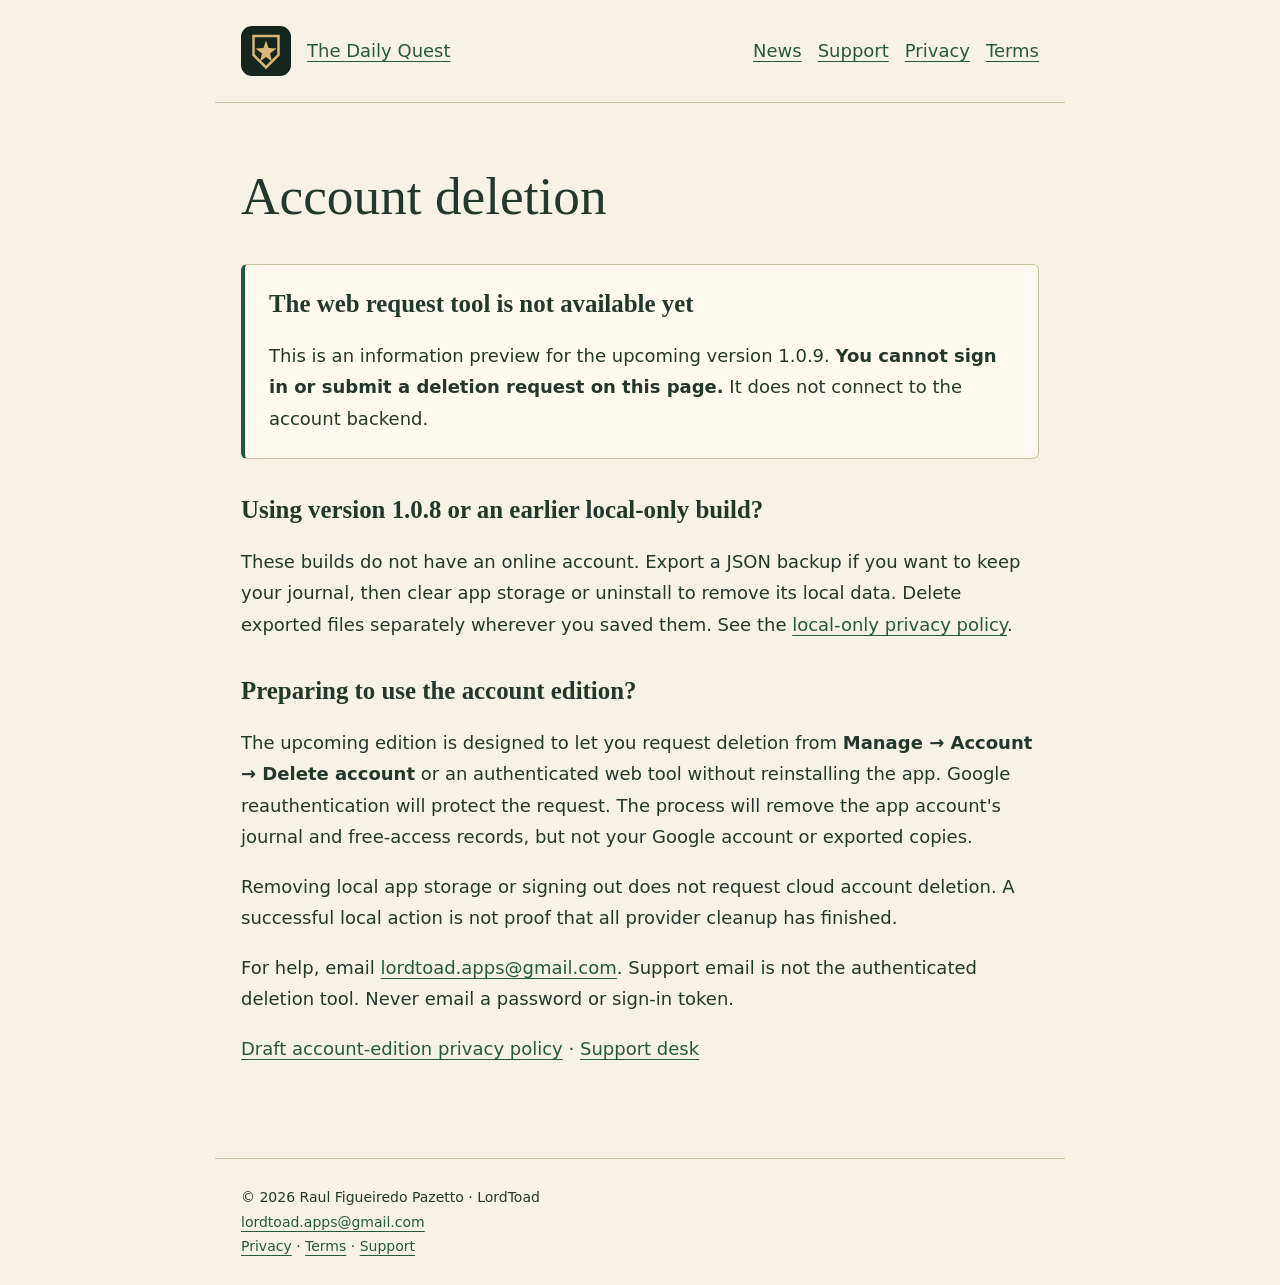
==== delete-account/index.html @ 15b7d313 "docs: prepare Google account public pages for review" ====
<!doctype html>
<html lang="en">
<head>
  <meta charset="utf-8">
  <meta name="viewport" content="width=device-width,initial-scale=1">
  <meta name="description" content="Account-deletion availability for the upcoming Google account edition; help for existing local-only journals.">
  <meta name="robots" content="noindex">
  <title>Account deletion — availability · The Daily Quest</title>
  <link rel="stylesheet" href="../style.css">
  <link rel="icon" href="../crest.svg">
</head>
<body>
  <a class="skip-link" href="#main">Skip to content</a>
  <header><img src="../crest.svg" alt=""><a class="brand" href="../">The Daily Quest</a><nav aria-label="Main"><a href="../news/">News</a><a href="../support/">Support</a><a href="../privacy/">Privacy</a><a href="../terms/">Terms</a></nav></header>
  <main id="main" tabindex="-1">
    <h1>Account deletion</h1>
    <aside class="notice" aria-labelledby="deletion-status">
      <h2 id="deletion-status">The web request tool is not available yet</h2>
      <p>This is an information preview for the upcoming version 1.0.9. <strong>You cannot sign in or submit a deletion request on this page.</strong> It does not connect to the account backend.</p>
    </aside>
    <h2>Using version 1.0.8 or an earlier local-only build?</h2>
    <p>These builds do not have an online account. Export a JSON backup if you want to keep your journal, then clear app storage or uninstall to remove its local data. Delete exported files separately wherever you saved them. See the <a href="../privacy/2026-09-10.html">local-only privacy policy</a>.</p>
    <h2>Preparing to use the account edition?</h2>
    <p>The upcoming edition is designed to let you request deletion from <strong>Manage → Account → Delete account</strong> or an authenticated web tool without reinstalling the app. Google reauthentication will protect the request. The process will remove the app account's journal and free-access records, but not your Google account or exported copies.</p>
    <p>Removing local app storage or signing out does not request cloud account deletion. A successful local action is not proof that all provider cleanup has finished.</p>
    <p>For help, email <a href="mailto:lordtoad.apps@gmail.com">lordtoad.apps@gmail.com</a>. Support email is not the authenticated deletion tool. Never email a password or sign-in token.</p>
    <p><a href="../privacy/">Draft account-edition privacy policy</a> · <a href="../support/">Support desk</a></p>
  </main>
  <footer>© 2026 Raul Figueiredo Pazetto · LordToad<br><a href="mailto:lordtoad.apps@gmail.com">lordtoad.apps@gmail.com</a><br><a href="../privacy/">Privacy</a> · <a href="../terms/">Terms</a> · <a href="../support/">Support</a></footer>
</body>
</html>
---- style.css ----
* { box-sizing: border-box; }
html { scroll-padding-top: 1rem; }
body { margin: 0; background: #f7f2e6; color: #24372c; font: 1.125rem/1.75 system-ui, sans-serif; }
header, main, footer { max-width: 850px; margin: auto; padding: clamp(18px, 4vw, 26px); }
header { display: flex; flex-wrap: wrap; align-items: center; gap: 12px 16px; border-bottom: 1px solid #cabf9c; }
header img { width: 50px; flex: 0 0 50px; }
.brand { min-width: 0; flex: 1 1 190px; }
nav { margin-left: auto; display: flex; flex-wrap: wrap; gap: 4px 16px; }
nav a { display: inline-flex; align-items: center; min-height: 44px; }
a { color: #285741; text-underline-offset: 4px; overflow-wrap: anywhere; }
a:focus-visible { outline: 3px solid #84601e; outline-offset: 5px; }
nav a[aria-current="page"] { font-weight: 700; text-decoration-thickness: 2px; }
h1, h2 { font-family: Georgia, serif; line-height: 1.2; overflow-wrap: anywhere; }
h1 { font-size: clamp(2rem, 7vw, 3.333rem); font-weight: 400; }
h2 { font-size: 1.556rem; margin-top: 2.25rem; }
h3 { font-size: 1.125rem; line-height: 1.4; margin-top: 1.75rem; }
p, li { overflow-wrap: anywhere; }
li + li { margin-top: .65rem; }
ul { padding-left: 1.5rem; }
code { font-size: .9em; overflow-wrap: anywhere; }
.lead { font-size: 1.222rem; }
.small { font-size: 1rem; }
.button { display: inline-block; padding: 12px 22px; background: #243d30; color: white; border-radius: 8px; }
.notice { margin: 1.75rem 0; padding: clamp(16px, 3vw, 24px); border: 1px solid #cabf9c; border-left: 4px solid #285741; border-radius: 6px; background: #fffaf0; }
.notice h2 { margin-top: 0; }
.notice > :last-child { margin-bottom: 0; }
.upcoming { border-left-color: #84601e; }
footer { font-size: .875rem; border-top: 1px solid #cabf9c; margin-top: 50px; }
.skip-link { position: absolute; top: 0; left: 12px; z-index: 1; transform: translateY(-120%); padding: 12px 18px; background: #243d30; color: white; }
.skip-link:focus { transform: translateY(0); }
@media (max-width: 650px) { nav { margin-left: 0; width: 100%; } }
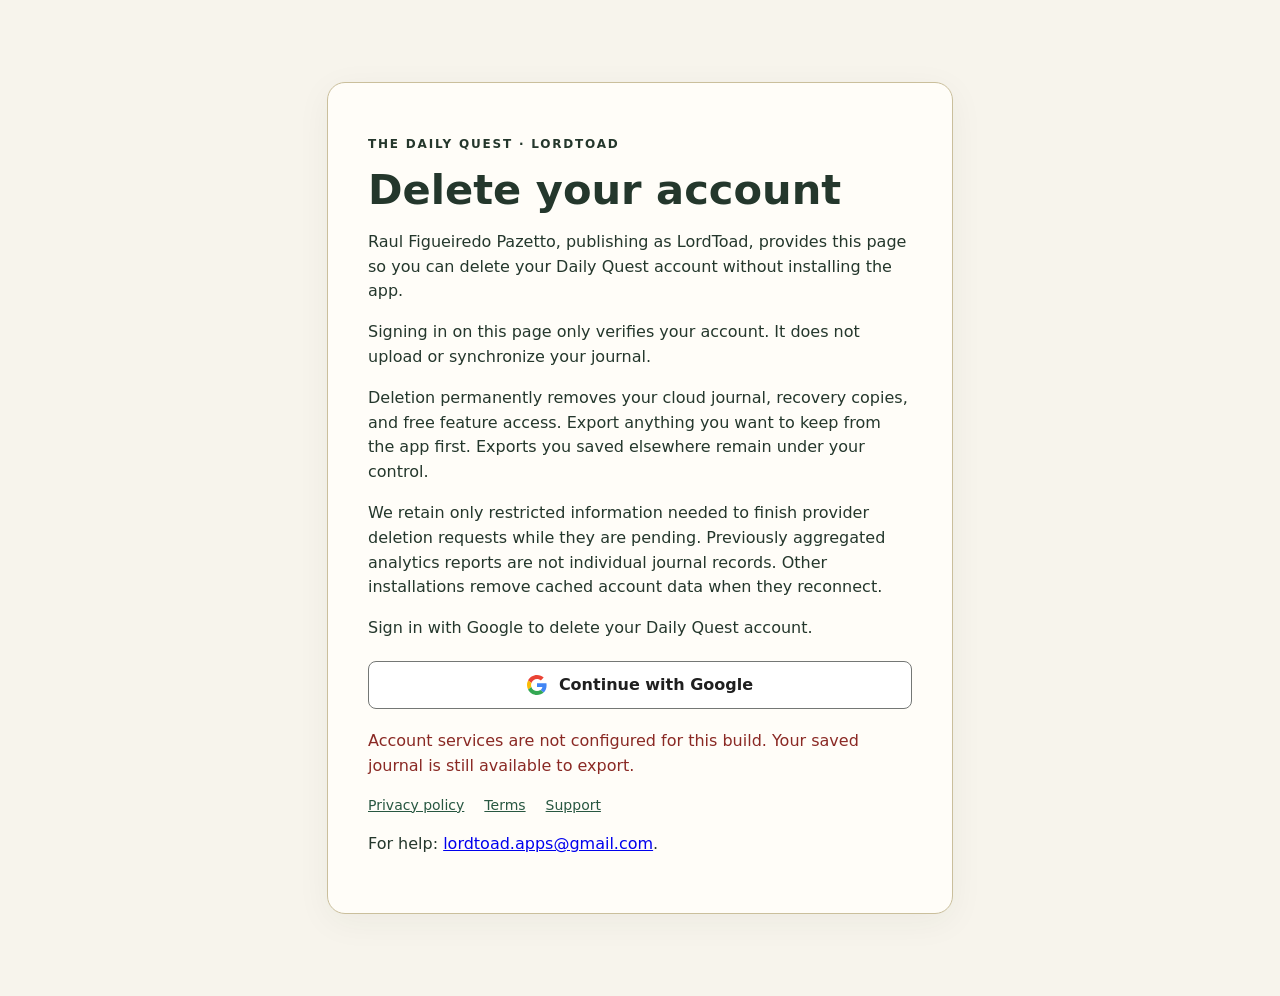
==== commit 4b3fe337: "feat: stage configured account deletion page for qualification" ====
--- a/delete-account/index.html
+++ b/delete-account/index.html
@@ -1,31 +1,4 @@
 <!doctype html>
-<html lang="en">
-<head>
-  <meta charset="utf-8">
-  <meta name="viewport" content="width=device-width,initial-scale=1">
-  <meta name="description" content="Account-deletion availability for the upcoming Google account edition; help for existing local-only journals.">
-  <meta name="robots" content="noindex">
-  <title>Account deletion — availability · The Daily Quest</title>
-  <link rel="stylesheet" href="../style.css">
-  <link rel="icon" href="../crest.svg">
-</head>
-<body>
-  <a class="skip-link" href="#main">Skip to content</a>
-  <header><img src="../crest.svg" alt=""><a class="brand" href="../">The Daily Quest</a><nav aria-label="Main"><a href="../news/">News</a><a href="../support/">Support</a><a href="../privacy/">Privacy</a><a href="../terms/">Terms</a></nav></header>
-  <main id="main" tabindex="-1">
-    <h1>Account deletion</h1>
-    <aside class="notice" aria-labelledby="deletion-status">
-      <h2 id="deletion-status">The web request tool is not available yet</h2>
-      <p>This is an information preview for the upcoming version 1.0.9. <strong>You cannot sign in or submit a deletion request on this page.</strong> It does not connect to the account backend.</p>
-    </aside>
-    <h2>Using version 1.0.8 or an earlier local-only build?</h2>
-    <p>These builds do not have an online account. Export a JSON backup if you want to keep your journal, then clear app storage or uninstall to remove its local data. Delete exported files separately wherever you saved them. See the <a href="../privacy/2026-09-10.html">local-only privacy policy</a>.</p>
-    <h2>Preparing to use the account edition?</h2>
-    <p>The upcoming edition is designed to let you request deletion from <strong>Manage → Account → Delete account</strong> or an authenticated web tool without reinstalling the app. Google reauthentication will protect the request. The process will remove the app account's journal and free-access records, but not your Google account or exported copies.</p>
-    <p>Removing local app storage or signing out does not request cloud account deletion. A successful local action is not proof that all provider cleanup has finished.</p>
-    <p>For help, email <a href="mailto:lordtoad.apps@gmail.com">lordtoad.apps@gmail.com</a>. Support email is not the authenticated deletion tool. Never email a password or sign-in token.</p>
-    <p><a href="../privacy/">Draft account-edition privacy policy</a> · <a href="../support/">Support desk</a></p>
-  </main>
-  <footer>© 2026 Raul Figueiredo Pazetto · LordToad<br><a href="mailto:lordtoad.apps@gmail.com">lordtoad.apps@gmail.com</a><br><a href="../privacy/">Privacy</a> · <a href="../terms/">Terms</a> · <a href="../support/">Support</a></footer>
-</body>
-</html>
+<html lang="en"><head><meta charset="UTF-8"><meta name="viewport" content="width=device-width,initial-scale=1"><meta name="robots" content="noindex"><meta name="description" content="Delete your Daily Quest account and journal without reinstalling the app."><title>Delete account · The Daily Quest</title><style>body{margin:0;font-family:system-ui,sans-serif}button,input{font:inherit}button{cursor:pointer}a{overflow-wrap:anywhere}</style>  <script type="module" crossorigin src="./assets/index-CTk4k2QK.js"></script>
+  <link rel="stylesheet" crossorigin href="./assets/index-BC4tGmJl.css">
+</head><body><div id="root"></div></body></html>
--- a/delete-account/assets/index-BC4tGmJl.css
+++ b/delete-account/assets/index-BC4tGmJl.css
@@ -0,0 +1 @@
+.account-gate{min-height:100dvh;display:grid;place-items:center;padding:clamp(1rem,5vw,3rem);background:var(--paper,#f7f4ec);color:var(--ink,#24372c)}.account-card{width:min(100%,34rem);padding:clamp(1.25rem,4vw,2.5rem);border:1px solid #cabf9c;border-radius:18px;background:#fffdf8;box-shadow:0 8px 35px #24372c0d}.account-card h1{font-size:clamp(1.8rem,6vw,2.6rem);line-height:1.16;margin:.5rem 0 1rem}.account-eyebrow{font-size:.75rem;letter-spacing:.15em;font-weight:700}.account-card p,.account-settings p,.account-sync p{line-height:1.55}.account-providers{display:grid;gap:.7rem;margin:1.25rem 0}.account-provider{display:flex;align-items:center;justify-content:center;gap:.75rem;width:100%;min-height:48px;border:1px solid #747775;border-radius:8px;padding:.8rem 1rem;font-family:system-ui,sans-serif;font-weight:600;font-size:1rem;cursor:pointer}.account-provider-google{background:#fff;color:#1f1f1f}.account-provider-apple{background:#000;color:#fff;border-color:#000}.account-provider svg{flex:none}.account-provider:disabled{opacity:.5;cursor:wait}.account-card button:not(.account-provider),.account-settings button:not(.account-provider),.account-sync button{min-height:44px;margin:.35rem .5rem .35rem 0}.account-note{font-size:.875rem;color:#526054}.account-links{display:flex;gap:1.25rem;flex-wrap:wrap;font-size:.875rem}.account-links a{color:#285741}.account-card [role=alert],.account-settings [role=alert]{color:#8a2924}.account-settings{max-width:42rem}.account-settings h3{margin-top:1.75rem}.account-consent{display:flex;align-items:center;gap:.65rem;min-height:44px;font-weight:600}.account-consent input{width:1.2rem;height:1.2rem}.account-sync{padding:.7rem 1rem;border:1px solid #c9d2c8;border-radius:10px;background:#f4f7f0}.account-sync p{margin:.25rem 0}.account-conflict,.account-confirm{padding:.8rem;margin-top:.7rem;border:1px solid #b59762;border-radius:8px;background:#fff9e9}.account-recoveries{padding-left:1.3rem}.account-recoveries li{margin:1rem 0}.account-recoveries span{display:block;overflow-wrap:anywhere}.account-settings .danger{color:#8a2924}.account-gate :focus-visible,.account-settings :focus-visible,.account-sync :focus-visible{outline:3px solid #946924;outline-offset:3px}@media(prefers-reduced-motion:reduce){.account-gate *,.account-settings *{scroll-behavior:auto}}.account-sync{color:#24372c}.account-settings .account-note{color:#b9c8bd}.account-settings .account-links a{color:#e3c884}.account-settings .danger,.account-settings [role=alert]{color:#ffb5aa}.account-confirm,.account-conflict{color:#24372c;color-scheme:light}.account-settings .account-confirm .account-note{color:#526054}.account-confirm [role=alert],.account-conflict [role=alert],.account-sync [role=alert]{color:#8a2924}.account-gate{color-scheme:light}
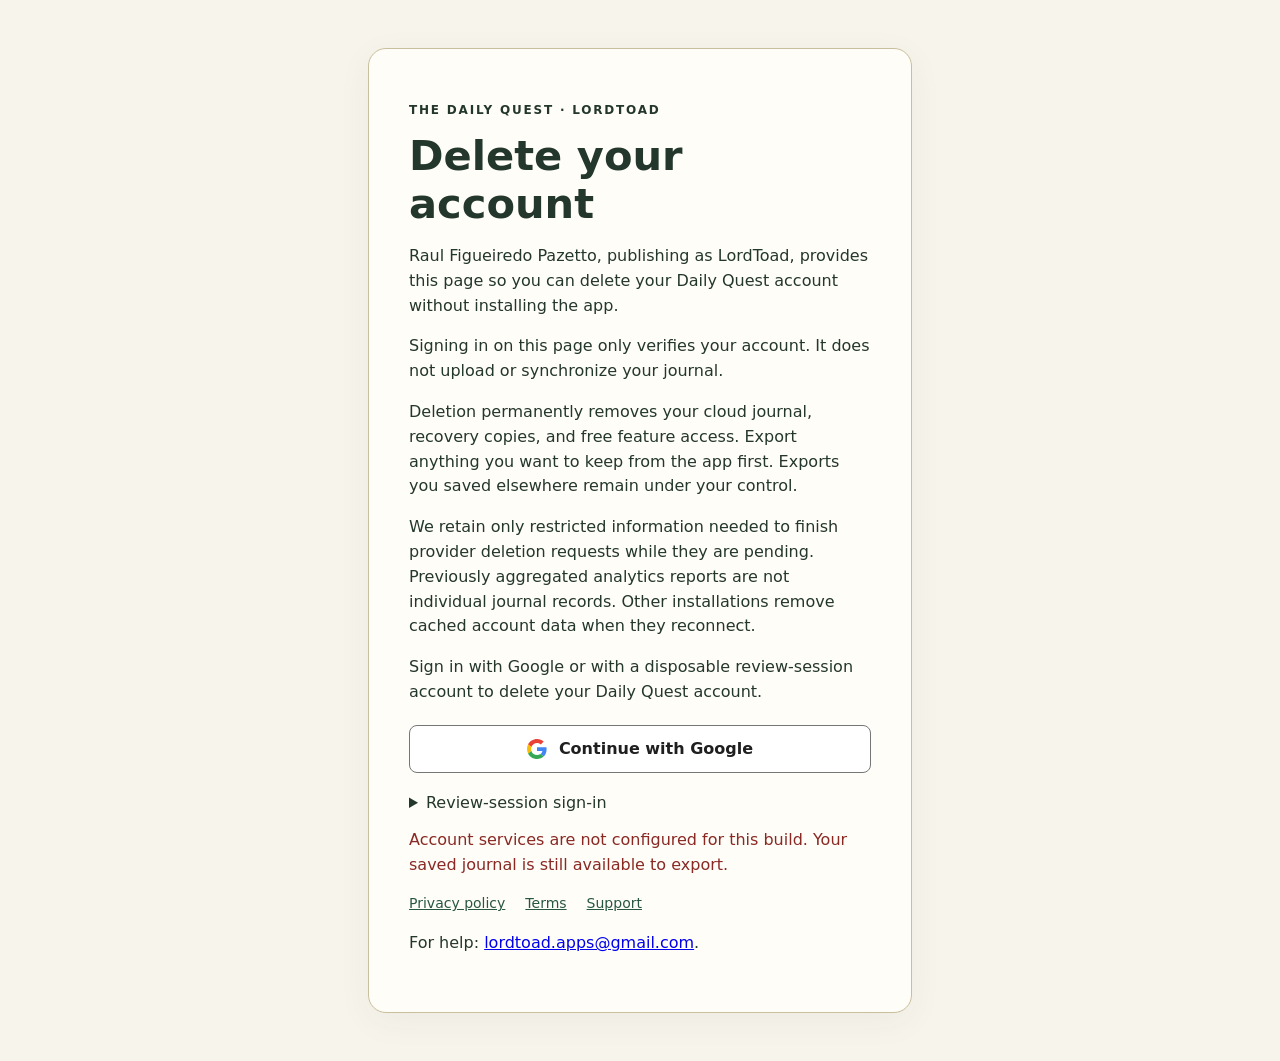
==== commit 1c1fb3fe: "feat: publish reviewer deletion access and policy draft" ====
--- a/delete-account/index.html
+++ b/delete-account/index.html
@@ -1,4 +1,4 @@
 <!doctype html>
-<html lang="en"><head><meta charset="UTF-8"><meta name="viewport" content="width=device-width,initial-scale=1"><meta name="robots" content="noindex"><meta name="description" content="Delete your Daily Quest account and journal without reinstalling the app."><title>Delete account · The Daily Quest</title><style>body{margin:0;font-family:system-ui,sans-serif}button,input{font:inherit}button{cursor:pointer}a{overflow-wrap:anywhere}</style>  <script type="module" crossorigin src="./assets/index-CTk4k2QK.js"></script>
-  <link rel="stylesheet" crossorigin href="./assets/index-BC4tGmJl.css">
+<html lang="en"><head><meta charset="UTF-8"><meta name="viewport" content="width=device-width,initial-scale=1"><meta name="robots" content="noindex"><meta name="description" content="Delete your Daily Quest account and journal without reinstalling the app."><title>Delete account · The Daily Quest</title><style>*,*::before,*::after{box-sizing:border-box}body{margin:0;font-family:system-ui,sans-serif}button,input{font:inherit}button{cursor:pointer}a{overflow-wrap:anywhere}</style>  <script type="module" crossorigin src="./assets/index-CVc_BMfW.js"></script>
+  <link rel="stylesheet" crossorigin href="./assets/index-3-MVaH-7.css">
 </head><body><div id="root"></div></body></html>
--- a/delete-account/assets/index-3-MVaH-7.css
+++ b/delete-account/assets/index-3-MVaH-7.css
@@ -0,0 +1 @@
+.account-gate{min-height:100dvh;display:grid;place-items:center;padding:clamp(1rem,5vw,3rem);background:var(--paper,#f7f4ec);color:var(--ink,#24372c)}.account-card{width:min(100%,34rem);padding:clamp(1.25rem,4vw,2.5rem);border:1px solid #cabf9c;border-radius:18px;background:#fffdf8;box-shadow:0 8px 35px #24372c0d}.account-card h1{font-size:clamp(1.8rem,6vw,2.6rem);line-height:1.16;margin:.5rem 0 1rem}.account-eyebrow{font-size:.75rem;letter-spacing:.15em;font-weight:700}.account-card p,.account-settings p,.account-sync p{line-height:1.55}.account-providers{display:grid;gap:.7rem;margin:1.25rem 0}.account-provider{display:flex;align-items:center;justify-content:center;gap:.75rem;width:100%;min-height:48px;border:1px solid #747775;border-radius:8px;padding:.8rem 1rem;font-family:system-ui,sans-serif;font-weight:600;font-size:1rem;cursor:pointer}.account-provider-google{background:#fff;color:#1f1f1f}.account-provider-apple{background:#000;color:#fff;border-color:#000}.account-provider svg{flex:none}.account-provider:disabled{opacity:.5;cursor:wait}.account-card button:not(.account-provider),.account-settings button:not(.account-provider),.account-sync button{min-height:44px;margin:.35rem .5rem .35rem 0}.account-note{font-size:.875rem;color:#526054}.account-links{display:flex;gap:1.25rem;flex-wrap:wrap;font-size:.875rem}.account-links a{color:#285741}.account-card [role=alert],.account-settings [role=alert]{color:#8a2924}.account-settings{max-width:42rem}.account-settings h3{margin-top:1.75rem}.account-consent{display:flex;align-items:center;gap:.65rem;min-height:44px;font-weight:600}.account-consent input{width:1.2rem;height:1.2rem}.account-sync{padding:.7rem 1rem;border:1px solid #c9d2c8;border-radius:10px;background:#f4f7f0}.account-sync p{margin:.25rem 0}.account-conflict,.account-confirm{padding:.8rem;margin-top:.7rem;border:1px solid #b59762;border-radius:8px;background:#fff9e9}.account-recoveries{padding-left:1.3rem}.account-recoveries li{margin:1rem 0}.account-recoveries span{display:block;overflow-wrap:anywhere}.account-settings .danger{color:#8a2924}.account-gate :focus-visible,.account-settings :focus-visible,.account-sync :focus-visible{outline:3px solid #946924;outline-offset:3px}@media(prefers-reduced-motion:reduce){.account-gate *,.account-settings *{scroll-behavior:auto}}.account-sync{color:#24372c}.account-settings .account-note{color:#b9c8bd}.account-settings .account-links a{color:#e3c884}.account-settings .danger,.account-settings [role=alert]{color:#ffb5aa}.account-confirm,.account-conflict{color:#24372c;color-scheme:light}.account-settings .account-confirm .account-note{color:#526054}.account-confirm [role=alert],.account-conflict [role=alert],.account-sync [role=alert]{color:#8a2924}.account-gate{color-scheme:light}.account-review-access{margin:1rem 0;border-top:1px solid #cabf9c;padding-top:.8rem}.account-review-access summary{cursor:pointer;font-weight:600;min-height:44px}.account-review-access label,.account-card .account-confirm label,.account-settings .account-confirm label{display:grid;gap:.35rem;margin:.65rem 0}.account-review-access input,.account-card .account-confirm input,.account-settings .account-confirm input,.account-card details input{width:100%;max-width:100%;min-height:44px;padding:.6rem;border:1px solid #747775;border-radius:6px}.account-card code{overflow-wrap:anywhere;-webkit-user-select:all;user-select:all}
